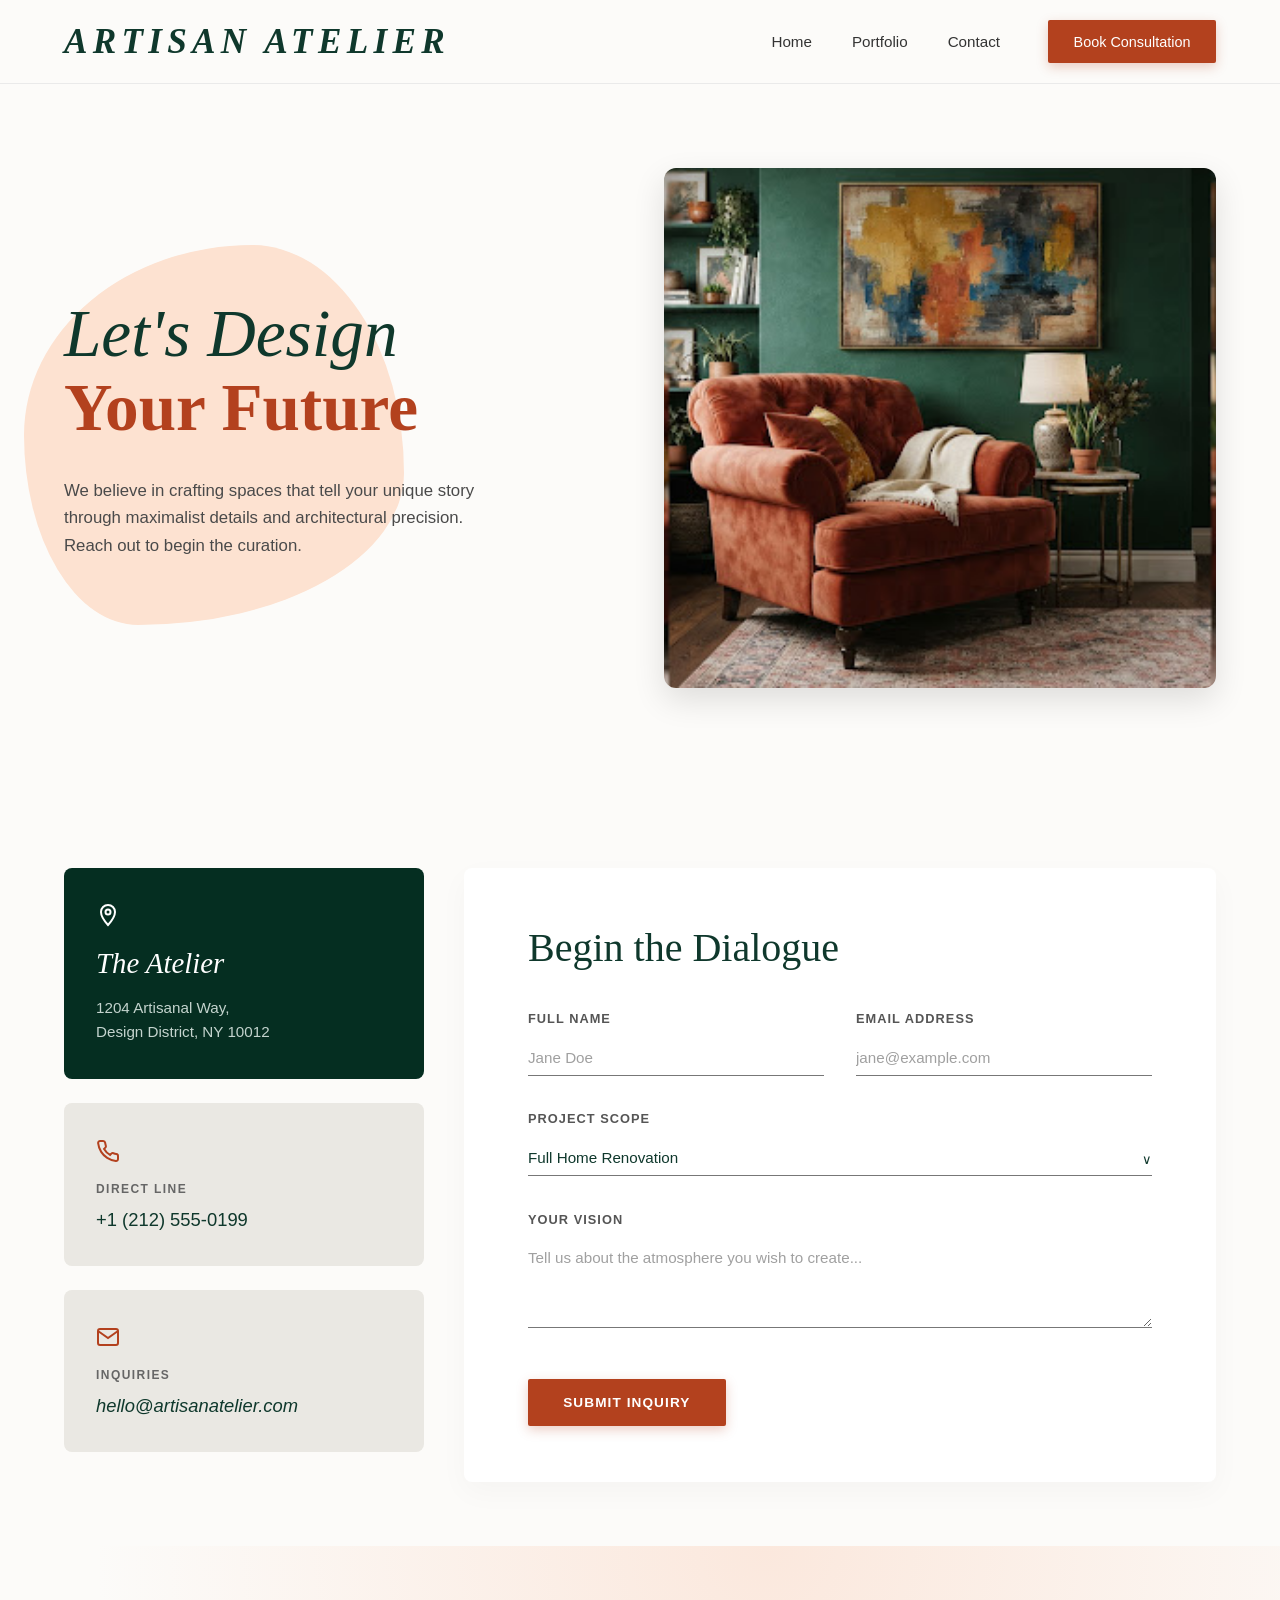
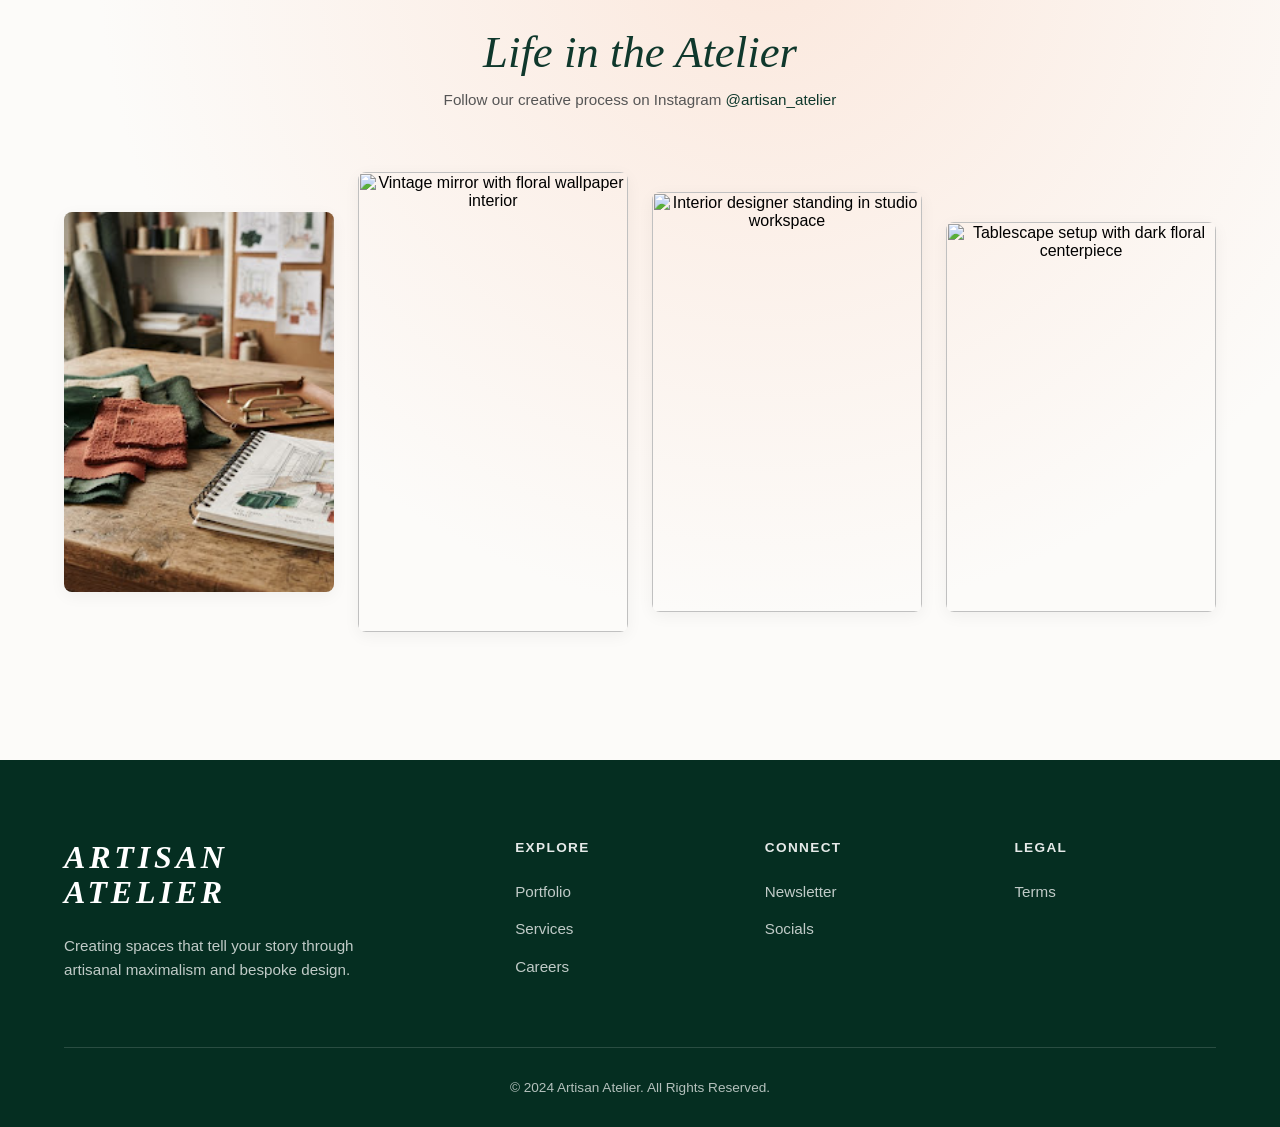
==== contact.html @ 0281d927 "first commit" ====
<html lang="en">
<head>
    <meta charset="UTF-8">
    <meta name="viewport" content="width=device-width, initial-scale=1.0">
    <title>Document</title>
    <link rel="stylesheet" href="contact.css">
</head>
<body>
     <header class="navbar">
  <div class="logo">ARTISAN ATELIER</div>
  <nav class="nav-container">
    <ul class="nav-links">
      <li><a href="index.html" class="nav-link active">Home</a></li>
      <li><a href="pot.html" class="nav-link">Portfolio</a></li>
      <li><a href="contact.html" class="nav-link">Contact</a></li>
    </ul>
    <a href="#" class="nav-actions">Book Consultation</a>
    
  </nav>
  <div class="hamburger">=</div>
</header>
<div class="sidebar"></div>
    <section class="contact-hero">
  <!-- Left Column: Content with background blob -->
  <div class="contact-hero-content">
    <div class="blob-bg"></div>
    <div class="text-wrapper">
      <h1 class="contact-title">
        <span class="green-text">Let's Design</span> <br>
        <span class="rust-text">Your Future</span>
      </h1>
      <p class="contact-description">
        We believe in crafting spaces that tell your unique story through maximalist details and architectural precision. Reach out to begin the curation.
      </p>
    </div>
  </div>

  <!-- Right Column: Image Container -->
  <div class="contact-hero-image">
    <img src="c1.jpg" alt="Elegantly styled living room with dark green walls and velvet chair">
  </div>
</section>
<section class="contact-section">
  <div class="contact-container">
    
    <!-- Left Column: Contact Info Cards -->
    <div class="contact-info">
      
      <!-- Card 1: Address (Dark Green) -->
      <div class="info-card dark-card">
        <div class="icon">
          <svg width="24" height="24" viewBox="0 0 24 24" fill="none" stroke="currentColor" stroke-width="2"><path d="M12 2C8.13 2 5 5.13 5 9c0 5.25 7 13 7 13s7-7.75 7-13c0-3.87-3.13-7-7-7z"/><circle cx="12" cy="9" r="2.5"/></svg>
        </div>
        <h3 class="card-title">The Atelier</h3>
        <p class="card-text">1204 Artisanal Way,<br>Design District, NY 10012</p>
      </div>

      <!-- Card 2: Direct Line (Light Gray) -->
      <div class="info-card light-card">
        <div class="icon rust-icon">
          <svg width="24" height="24" viewBox="0 0 24 24" fill="none" stroke="currentColor" stroke-width="2"><path d="M22 16.92v3a2 2 0 0 1-2.18 2 19.79 19.79 0 0 1-8.63-3.07 19.5 19.5 0 0 1-6-6 19.79 19.79 0 0 1-3.07-8.67A2 2 0 0 1 4.11 2h3a2 2 0 0 1 2 1.72 12.84 12.84 0 0 0 .7 2.81 2 2 0 0 1-.45 2.11L8.09 9.91a16 16 0 0 0 6 6l1.27-1.27a2 2 0 0 1 2.11-.45 12.84 12.84 0 0 0 2.81.7A2 2 0 0 1 22 16.92z"/></svg>
        </div>
        <span class="card-label">DIRECT LINE</span>
        <p class="card-value">+1 (212) 555-0199</p>
      </div>

      <!-- Card 3: Inquiries (Light Gray) -->
      <div class="info-card light-card">
        <div class="icon rust-icon">
          <svg width="24" height="24" viewBox="0 0 24 24" fill="none" stroke="currentColor" stroke-width="2"><path d="M4 4h16c1.1 0 2 .9 2 2v12c0 1.1-.9 2-2 2H4c-1.1 0-2-.9-2-2V6c0-1.1.9-2 2-2z"/><polyline points="22,6 12,13 2,6"/></svg>
        </div>
        <span class="card-label">INQUIRIES</span>
        <p class="card-value italic">hello@artisanatelier.com</p>
      </div>

    </div>

    <!-- Right Column: Inquiry Form Card -->
    <div class="form-card">
      <h2 class="form-heading">Begin the Dialogue</h2>
      
      <form class="inquiry-form">
        <div class="form-row">
          <div class="form-group">
            <label for="fullname">Full Name</label>
            <input type="text" id="fullname" placeholder="Jane Doe">
          </div>
          <div class="form-group">
            <label for="email">Email Address</label>
            <input type="email" id="email" placeholder="jane@example.com">
          </div>
        </div>

        <div class="form-group">
          <label for="scope">Project Scope</label>
          <div class="select-wrapper">
            <select id="scope">
              <option value="full">Full Home Renovation</option>
              <option value="interior">Interior Styling</option>
              <option value="architecture">Architectural Design</option>
            </select>
          </div>
        </div>

        <div class="form-group">
          <label for="vision">Your Vision</label>
          <textarea id="vision" rows="4" placeholder="Tell us about the atmosphere you wish to create..."></textarea>
        </div>

        <button type="submit" class="btn-submit">SUBMIT INQUIRY</button>
      </form>
    </div>

  </div>
</section>
<section class="instagram-section">
  <!-- Section Header -->
  <div class="instagram-header">
    <h2 class="instagram-title">Life in the Atelier</h2>
    <p class="instagram-subtitle">
      Follow our creative process on Instagram <a href="https://instagram.com" target="_blank" class="insta-handle">@artisan_atelier</a>
    </p>
  </div>

  <!-- 4-Column Image Grid -->
  <div class="instagram-grid">
    <div class="insta-card">
      <img src="con g 1.jpg" alt="Design sketches and fabric swatches on wooden desk">
      <div class="insta-overlay">
        <svg class="heart-icon" viewBox="0 0 24 24" fill="none" stroke="currentColor" stroke-width="2">
            <path d="M20.84 4.61a5.5 5.5 0 0 0-7.78 0L12 5.67l-1.06-1.06a5.5 5.5 0 0 0-7.78 7.78l1.06 1.06L12 21.23l8.78-8.78 1.06-1.06a5.5 5.5 0 0 0 0-7.78z"></path>
        </svg>
    </div>
    </div>
    <div class="insta-card">
      <img src="insta-2.jpg" alt="Vintage mirror with floral wallpaper interior">
      <div class="insta-overlay">
  <svg class="heart-icon" viewBox="0 0 24 24" fill="none" stroke="currentColor" stroke-width="2">
    <path d="M20.84 4.61a5.5 5.5 0 0 0-7.78 0L12 5.67l-1.06-1.06a5.5 5.5 0 0 0-7.78 7.78l1.06 1.06L12 21.23l8.78-8.78 1.06-1.06a5.5 5.5 0 0 0 0-7.78z"></path>
  </svg>
</div>
    </div>
    <div class="insta-card">
      <img src="insta-3.jpg" alt="Interior designer standing in studio workspace">
      <div class="insta-overlay">
  <svg class="heart-icon" viewBox="0 0 24 24" fill="none" stroke="currentColor" stroke-width="2">
    <path d="M20.84 4.61a5.5 5.5 0 0 0-7.78 0L12 5.67l-1.06-1.06a5.5 5.5 0 0 0-7.78 7.78l1.06 1.06L12 21.23l8.78-8.78 1.06-1.06a5.5 5.5 0 0 0 0-7.78z"></path>
  </svg>
</div>
    </div>
    <div class="insta-card">
      <img src="insta-4.jpg" alt="Tablescape setup with dark floral centerpiece">
      <div class="insta-overlay">
  <svg class="heart-icon" viewBox="0 0 24 24" fill="none" stroke="currentColor" stroke-width="2">
    <path d="M20.84 4.61a5.5 5.5 0 0 0-7.78 0L12 5.67l-1.06-1.06a5.5 5.5 0 0 0-7.78 7.78l1.06 1.06L12 21.23l8.78-8.78 1.06-1.06a5.5 5.5 0 0 0 0-7.78z"></path>
  </svg>
</div>
    </div>
  </div>
</section>
<footer class="site-footer">
  <div class="footer-container">
    <!-- Brand Column -->
    <div class="footer-col brand-col">
      <h2 class="footer-logo">ARTISAN<br>ATELIER</h2>
      <p class="footer-tagline">
        Creating spaces that tell your story through artisanal maximalism and bespoke design.
      </p>
    </div>

    <!-- Explore Column -->
    <div class="footer-col">
      <h3 class="footer-heading">Explore</h3>
      <ul class="footer-links">
        <li><a href="#">Portfolio</a></li>
        <li><a href="#">Services</a></li>
        <li><a href="#">Careers</a></li>
      </ul>
    </div>

    <!-- Connect Column -->
    <div class="footer-col">
      <h3 class="footer-heading">Connect</h3>
      <ul class="footer-links">
        <li><a href="#">Newsletter</a></li>
        <li><a href="#">Socials</a></li>
      </ul>
    </div>

    <!-- Legal Column -->
    <div class="footer-col">
      <h3 class="footer-heading">Legal</h3>
      <ul class="footer-links">
        <li><a href="#">Terms</a></li>
      </ul>
    </div>
  </div>

  <!-- Copyright Bottom Bar -->
  <div class="footer-bottom">
    <p>&copy; 2024 Artisan Atelier. All Rights Reserved.</p>
  </div>
</footer>
 <script>
    const hamburgerBtn =document.querySelector('.hamburger')
    const sidebar =document.querySelector('.sidebar')

    hamburgerBtn.addEventListener('click',() =>{
      sidebar.classList.toggle('active');
    })
  </script
</body>
</html>
---- contact.css ----
* {
  box-sizing: border-box;
  margin: 0;
  padding: 0;
}

body {
  font-family: 'Plus Jakarta Sans', sans-serif;
  background-color: #fcfbf9;
}
header {
    position: sticky;
    top: 0;
    width: 100%;
    z-index: 100;
  }


.navbar {
  display: flex;
  justify-content: space-between;
  align-items: center;
  padding: 1.25rem 4rem;
  background-color: #fcfbf9;
  border-bottom: 1px solid #eaeaea;
}

.logo {
  font-family: 'Playfair Display', serif;
  font-style: italic;
  font-weight: 600;
  font-size: 2.2rem;
  letter-spacing: 0.15em;
  color: #0f382c;
  text-transform: uppercase;
}

.nav-container {
  display: flex;
  align-items: center;
  gap: 3rem;
}

.nav-links {
  display: flex;
  list-style: none;
  gap: 2.5rem;
}

.nav-link {
  text-decoration: none;
  color: #333333;
  font-size: 0.95rem;
  font-weight: 400;
  padding-bottom: 0.3rem;
  transition: color 0.2s ease;
}

/* .nav-link.active {
  color: #b3411e;
  font-style: italic;
  border-bottom: 2px solid #b3411e;
} */

.nav-link:hover {
   color: #b3411e;
  font-style: italic;
  border-bottom: 2px solid #b3411e;
}

.nav-actions {
  text-decoration: none;
  background-color: #b3411e;
  color: #ffffff;
  font-size: 0.9rem;
  font-weight: 500;
  padding: 0.85rem 1.6rem;
  border-radius: 2px;
  box-shadow: 0 4px 12px rgba(179, 65, 30, 0.25);
  transition: background-color 0.2s ease, transform 0.1s ease;
}

.nav-actions:hover {
  background-color: #983516;
}
.hamburger{
  display: none;
  cursor: pointer;
  font-size: 26px;
  font-weight: 500;
}
/* sidebar */
.sidebar{
   height: 450px;
  /* max-width: 500px; */
  background-color:rgb(252, 248, 248);
  /* background-color: red; */
  color: white;
  position: fixed;
  overflow: hidden;
  right: -110%;
  width: 40%;
  z-index: 1000;
}
.dropcontent-wrapper{
  overflow: auto;
  height: 100%;
  padding: 40px 20px;
}

.sidebar.active{
  right: 10px;
  transition: all 0.4s linear;
}

.sidebar:not(.active){
  right: -100%;
  transition: all 0.4s linear;
}
.contact-hero {
  display: flex;
  align-items: center;
  justify-content: space-between;
  padding: 4rem 4rem 6rem;
  background-color: #fcfbf9;
  position: relative;
  overflow: hidden;
  gap: 3rem;
  min-height: 80vh;
}

/* Left Column Styling */
.contact-hero-content {
  position: relative;
  flex: 1;
  max-width: 580px;
}

/* Organic Background Blob Accent */
.blob-bg {
  position: absolute;
  top: -20px;
  left: -40px;
  width: 380px;
  height: 380px;
  background-color: #fde2d1;
  border-radius: 60% 40% 70% 30% / 50% 60% 40% 50%;
  z-index: 1;
}

.text-wrapper {
  position: relative;
  z-index: 2;
  padding: 2rem 0;
}

.contact-title {
  font-family: 'Playfair Display', serif;
  font-size: 4.2rem;
  line-height: 1.1;
  font-weight: 600;
  margin-bottom: 2rem;
}

.green-text {
  color: #0f382c;
  font-style: italic;
  font-weight: 500;
}

.rust-text {
  color: #b3411e;
  font-weight: 600;
}

.contact-description {
  font-size: 1.05rem;
  line-height: 1.65;
  color: #4a4a4a;
  max-width: 440px;
}

/* Right Column Styling */
.contact-hero-image {
  flex: 1;
  max-width: 600px;
  border-radius: 12px;
  overflow: hidden;
  box-shadow: 0 12px 32px rgba(0, 0, 0, 0.12);
}

.contact-hero-image img {
  width: 100%;
  height: 520px;
  object-fit: cover;
  display: block;
}
.contact-section {
  padding: 4rem;
  background-color: #fcfbf9;
}

.contact-container {
  max-width: 1280px;
  margin: 0 auto;
  display: grid;
  grid-template-columns: 360px 1fr;
  gap: 2.5rem;
  align-items: start;
}

/* =========================================
   LEFT COLUMN: CONTACT INFO CARDS
   ========================================= */
.contact-info {
  display: flex;
  flex-direction: column;
  gap: 1.5rem;
}

.info-card {
  padding: 2.2rem 2rem;
  border-radius: 8px;
  display: flex;
  flex-direction: column;
}

.icon {
  margin-bottom: 1.2rem;
}

/* Dark Green Card */
.dark-card {
  background-color: #052e21;
  color: #ffffff;
}

.dark-card .icon svg {
  stroke: #ffffff;
}

.dark-card .card-title {
  font-family: 'Playfair Display', serif;
  font-style: italic;
  font-size: 1.8rem;
  font-weight: 500;
  margin-bottom: 1rem;
}

.dark-card .card-text {
  font-size: 0.95rem;
  line-height: 1.6;
  color: #c4d4ce;
}

/* Light Gray Cards */
.light-card {
  background-color: #eae8e3;
  color: #333333;
}

.rust-icon svg {
  stroke: #b3411e;
}

.card-label {
  font-size: 0.75rem;
  font-weight: 600;
  letter-spacing: 0.12em;
  text-transform: uppercase;
  color: #666666;
  margin-bottom: 0.8rem;
}

.card-value {
  font-size: 1.15rem;
  color: #0f382c;
  font-weight: 500;
}

.card-value.italic {
  font-style: italic;
}

/* =========================================
   RIGHT COLUMN: FORM CARD & INPUTS
   ========================================= */
.form-card {
  background-color: #ffffff;
  padding: 3.5rem 4rem;
  border-radius: 8px;
  box-shadow: 0 10px 30px rgba(0, 0, 0, 0.03);
}

.form-heading {
  font-family: 'Playfair Display', serif;
  font-size: 2.5rem;
  color: #0f382c;
  font-weight: 500;
  margin-bottom: 2.5rem;
}

.inquiry-form {
  display: flex;
  flex-direction: column;
  gap: 2.2rem;
}

.form-row {
  display: grid;
  grid-template-columns: 1fr 1fr;
  gap: 2rem;
}

.form-group {
  display: flex;
  flex-direction: column;
}

.form-group label {
  font-size: 0.8rem;
  font-weight: 600;
  letter-spacing: 0.08em;
  color: #555555;
  text-transform: uppercase;
  margin-bottom: 0.8rem;
}

/* Underline Inputs */
.form-group input,
.form-group select,
.form-group textarea {
  border: none;
  border-bottom: 1px solid #777777;
  border-radius: 0;
  padding: 0.6rem 0;
  font-family: inherit;
  font-size: 0.95rem;
  color: #0f382c;
  background: transparent;
  outline: none;
  transition: border-color 0.2s ease;
}

.form-group input::placeholder,
.form-group textarea::placeholder {
  color: #a0a0a0;
  font-weight: 300;
}

.form-group input:focus,
.form-group select:focus,
.form-group textarea:focus {
  border-bottom-color: #b3411e;
}

/* Custom Select Dropdown Arrow */
.select-wrapper {
  position: relative;
}

.select-wrapper select {
  width: 100%;
  appearance: none;
  -webkit-appearance: none;
  cursor: pointer;
}

.select-wrapper::after {
  content: '∨';
  position: absolute;
  right: 0;
  bottom: 0.6rem;
  font-size: 0.8rem;
  color: #0f382c;
  pointer-events: none;
}

.form-group textarea {
  resize: vertical;
}

/* Submit Button */
.btn-submit {
  align-self: flex-start;
  background-color: #b3411e;
  color: #ffffff;
  border: none;
  padding: 1rem 2.2rem;
  font-size: 0.85rem;
  font-weight: 600;
  letter-spacing: 0.08em;
  border-radius: 2px;
  cursor: pointer;
  margin-top: 1rem;
  box-shadow: 0 4px 12px rgba(179, 65, 30, 0.25);
  transition: background-color 0.2s ease;
}

.btn-submit:hover {
  background-color: #983516;
}
.instagram-section {
  padding: 5rem 4rem 8rem;
  /* Top-center radial gradient glow fading into the base off-white color */
  background: radial-gradient(circle at 60% 0%, #fbe8dd 0%, #fcfbf9 60%);
  text-align: center;
}

/* Header Styling */
.instagram-header {
  margin-bottom: 4rem;
}

.instagram-title {
  font-family: 'Playfair Display', serif;
  font-style: italic;
  font-size: 2.8rem;
  font-weight: 500;
  color: #0f382c;
  margin-bottom: 0.8rem;
}

.instagram-subtitle {
  font-size: 0.95rem;
  color: #555555;
}

.insta-handle {
  color: #0f382c;
  text-decoration: none;
  font-weight: 500;
}

.insta-handle:hover {
  color: #b3411e;
}

/* Staggered Grid Container */
.instagram-grid {
  max-width: 1280px;
  margin: 0 auto;
  display: flex;
  align-items: flex-start;
  justify-content: center;
  gap: 1.5rem;
}

 .insta-card {
  flex: 1;
  border-radius: 8px;
  overflow: hidden;
  box-shadow: 0 4px 16px rgba(0, 0, 0, 0.05);
}

.insta-card img {
  width: 100%;
  height: 100%;
  object-fit: cover;
  display: block;
  transition: transform 0.4s ease;
}

.insta-card:hover img {
  transform: scale(1.03);
} 

/* Staggered Heights & Offsets */
.insta-card:nth-child(1) {
  height: 380px;
  margin-top: 40px;
}

.insta-card:nth-child(2) {
  height: 460px;
  margin-top: 0;
}

.insta-card:nth-child(3) {
  height: 420px;
  margin-top: 20px;
}

.insta-card:nth-child(4) {
  height: 390px;
  margin-top: 50px;
}
.site-footer {
  background-color: #052e21;
  color: #ffffff;
  padding: 5rem 4rem 2rem;
}

.footer-container {
  max-width: 1280px;
  margin: 0 auto;
  display: grid;
  grid-template-columns: 2fr 1fr 1fr 1fr;
  gap: 3rem;
  padding-bottom: 4rem;
  border-bottom: 1px solid rgba(255, 255, 255, 0.15);
}

/* Brand Column Styling */
.brand-col {
  padding-right: 2rem;
}

.footer-logo {
  font-family: 'Playfair Display', serif;
  font-style: italic;
  font-weight: 600;
  font-size: 2rem;
  line-height: 1.1;
  letter-spacing: 0.12em;
  color: #ffffff;
  margin-bottom: 1.5rem;
}

.footer-tagline {
  font-size: 0.95rem;
  line-height: 1.6;
  color: rgba(255, 255, 255, 0.75);
  max-width: 320px;
}

/* Link Columns Styling */
.footer-heading {
  font-size: 0.85rem;
  font-weight: 600;
  text-transform: uppercase;
  letter-spacing: 0.1em;
  color: rgba(255, 255, 255, 0.9);
  margin-bottom: 1.8rem;
}

.footer-links {
  list-style: none;
  display: flex;
  flex-direction: column;
  gap: 1.2rem;
}

.footer-links a {
  color: rgba(255, 255, 255, 0.75);
  text-decoration: none;
  font-size: 0.95rem;
  transition: color 0.2s ease;
}

.footer-links a:hover {
  color: #ffffff;
}

/* Footer Bottom Styling */
.footer-bottom {
  text-align: center;
  padding-top: 2rem;
}

.footer-bottom p {
  font-size: 0.85rem;
  color: rgba(255, 255, 255, 0.7);
}

/* Mobile Adjustments */
@media (max-width: 900px) {
  .instagram-grid {
    flex-wrap: wrap;
  }
  
  .insta-card {
    flex: 1 1 40%;
  }
  
  .insta-card:nth-child(1),
  .insta-card:nth-child(2),
  .insta-card:nth-child(3),
  .insta-card:nth-child(4) {
    margin-top: 0;
    height: 300px;
  }
}

@media (max-width: 500px) {
  .insta-card {
    flex: 1 1 100%;
  }
}


/* Responsive Rules */


/* Responsive adjustment */

@media screen and (max-width: 768px) {
  
.logo {
  font-family: 'Playfair Display', serif;
  font-style: italic;
  font-weight: 400;
  font-size: 2rem;
  letter-spacing: 0.15em;
  color: #0f382c;
  text-transform: uppercase;
  display: none;
}
  .nav-links  {
    display: flex;
    flex-direction: column;
    position: fixed;
    top: 125px;
    left: -100%;
    width: 100%;
    height: calc(100vh - 125px);
    background-color: white;
    padding: 40px;
    gap: 25px;
    transition: left 0.3s ease;
    box-shadow: 0 10px 15px rgba(0, 0,0,0.05);
  }
  .nav-actions .login-btn  {
    display: flex;
    flex-direction: column;
    position: fixed;
    top: 125px;
    left: -100%;
    width: 100%;
    height: calc(100vh - 125px);
    background-color: white;
    padding: 40px;
    gap: 25px;
    transition: left 0.3s ease;
    box-shadow: 0 10px 15px rgba(0, 0,0,0.05);
  }
  .hamburger{
    display: block;
  }
  
}

@media (max-width: 900px) {
  .contact-hero {
    flex-direction: column;
    padding: 2rem 2rem 4rem;
  }
  
  .contact-hero-content,
  .contact-hero-image {
    max-width: 100%;
    width: 100%;
  }
}
@media (max-width: 992px) {
  .contact-container {
    grid-template-columns: 1fr;
  }
}

@media (max-width: 600px) {
  .form-row {
    grid-template-columns: 1fr;
  }
  
  .form-card {
    padding: 2rem;
  }
}

/* Mobile Adjustments */
@media (max-width: 900px) {
  .instagram-grid {
    flex-wrap: wrap;
  }
  
  .insta-card {
    flex: 1 1 40%;
  }
  
  .insta-card:nth-child(1),
  .insta-card:nth-child(2),
  .insta-card:nth-child(3),
  .insta-card:nth-child(4) {
    margin-top: 0;
    height: 300px;
  }
}

@media (max-width: 500px) {
  .insta-card {
    flex: 1 1 100%;
  }
   .footer-container {
    grid-template-columns: repeat(1, 1fr); /* Becomes two columns on tablets */
    gap: 40px 0;
  }


}
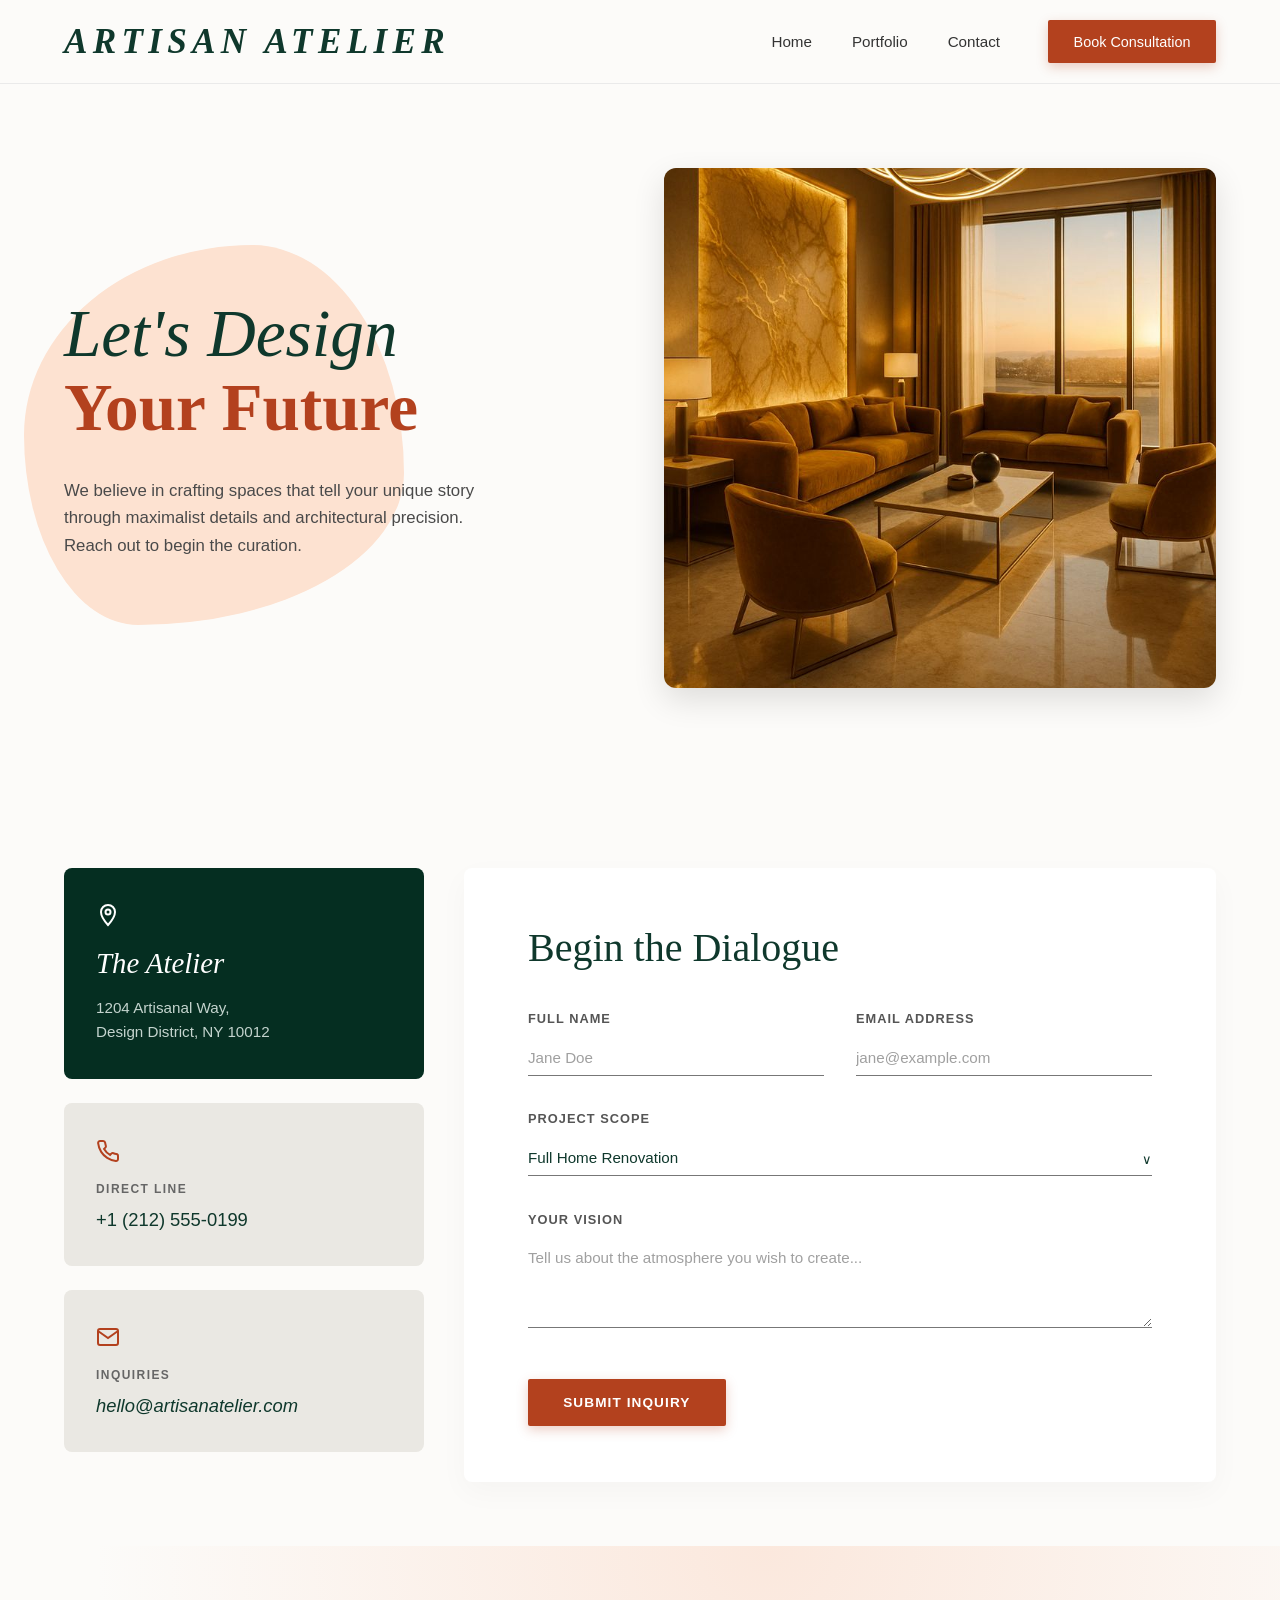
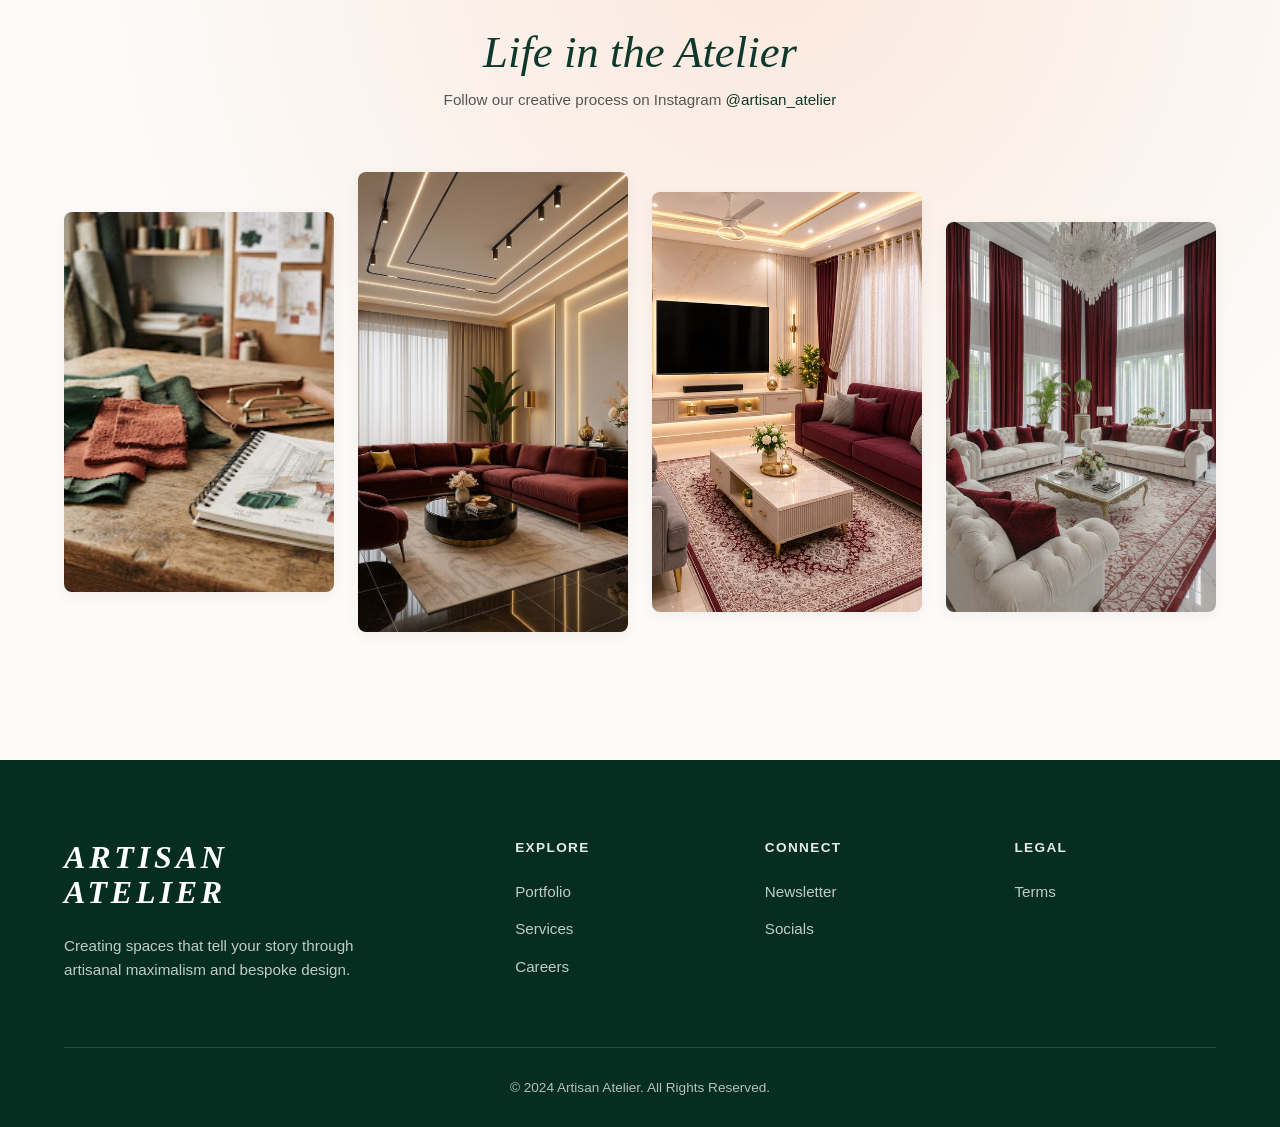
==== commit 3ea400f8: "updaeted" ====
--- a/contact.html
+++ b/contact.html
@@ -19,7 +19,14 @@
   </nav>
   <div class="hamburger">=</div>
 </header>
-<div class="sidebar"></div>
+<div class="sidebar">
+  <div class="nav">
+    <a href="index.html">home </a>
+    <a href="pot.html">portfolio</a>
+    <a href="contact.html">contact </a>
+
+  </div>
+</div>
     <section class="contact-hero">
   <!-- Left Column: Content with background blob -->
   <div class="contact-hero-content">
@@ -37,7 +44,7 @@
 
   <!-- Right Column: Image Container -->
   <div class="contact-hero-image">
-    <img src="c1.jpg" alt="Elegantly styled living room with dark green walls and velvet chair">
+    <img src="con 1.jpg" alt="Elegantly styled living room with dark green walls and velvet chair">
   </div>
 </section>
 <section class="contact-section">
@@ -133,7 +140,7 @@
     </div>
     </div>
     <div class="insta-card">
-      <img src="insta-2.jpg" alt="Vintage mirror with floral wallpaper interior">
+      <img src="con 2.jpg" alt="Vintage mirror with floral wallpaper interior">
       <div class="insta-overlay">
   <svg class="heart-icon" viewBox="0 0 24 24" fill="none" stroke="currentColor" stroke-width="2">
     <path d="M20.84 4.61a5.5 5.5 0 0 0-7.78 0L12 5.67l-1.06-1.06a5.5 5.5 0 0 0-7.78 7.78l1.06 1.06L12 21.23l8.78-8.78 1.06-1.06a5.5 5.5 0 0 0 0-7.78z"></path>
@@ -141,7 +148,7 @@
 </div>
     </div>
     <div class="insta-card">
-      <img src="insta-3.jpg" alt="Interior designer standing in studio workspace">
+      <img src="con 3.jpg" alt="Interior designer standing in studio workspace">
       <div class="insta-overlay">
   <svg class="heart-icon" viewBox="0 0 24 24" fill="none" stroke="currentColor" stroke-width="2">
     <path d="M20.84 4.61a5.5 5.5 0 0 0-7.78 0L12 5.67l-1.06-1.06a5.5 5.5 0 0 0-7.78 7.78l1.06 1.06L12 21.23l8.78-8.78 1.06-1.06a5.5 5.5 0 0 0 0-7.78z"></path>
@@ -149,7 +156,7 @@
 </div>
     </div>
     <div class="insta-card">
-      <img src="insta-4.jpg" alt="Tablescape setup with dark floral centerpiece">
+      <img src="con 4.jpg" alt="Tablescape setup with dark floral centerpiece">
       <div class="insta-overlay">
   <svg class="heart-icon" viewBox="0 0 24 24" fill="none" stroke="currentColor" stroke-width="2">
     <path d="M20.84 4.61a5.5 5.5 0 0 0-7.78 0L12 5.67l-1.06-1.06a5.5 5.5 0 0 0-7.78 7.78l1.06 1.06L12 21.23l8.78-8.78 1.06-1.06a5.5 5.5 0 0 0 0-7.78z"></path>
--- a/contact.css
+++ b/contact.css
@@ -95,18 +95,29 @@
   /* max-width: 500px; */
   background-color:rgb(252, 248, 248);
   /* background-color: red; */
+  border-radius: 5px;
   color: white;
   position: fixed;
   overflow: hidden;
   right: -110%;
-  width: 40%;
+  width: 25%;
   z-index: 1000;
 }
-.dropcontent-wrapper{
-  overflow: auto;
-  height: 100%;
-  padding: 40px 20px;
-}
+.nav a {
+  color: white;
+  background-color: #b3411e;
+  margin: 5px;
+  border-radius: 8px;
+  text-decoration: none;
+  display: block;
+  padding: 5px;
+  
+}
+.nav a:hover{
+  background-color: #4a4a4a;
+}
+
+
 
 .sidebar.active{
   right: 10px;
